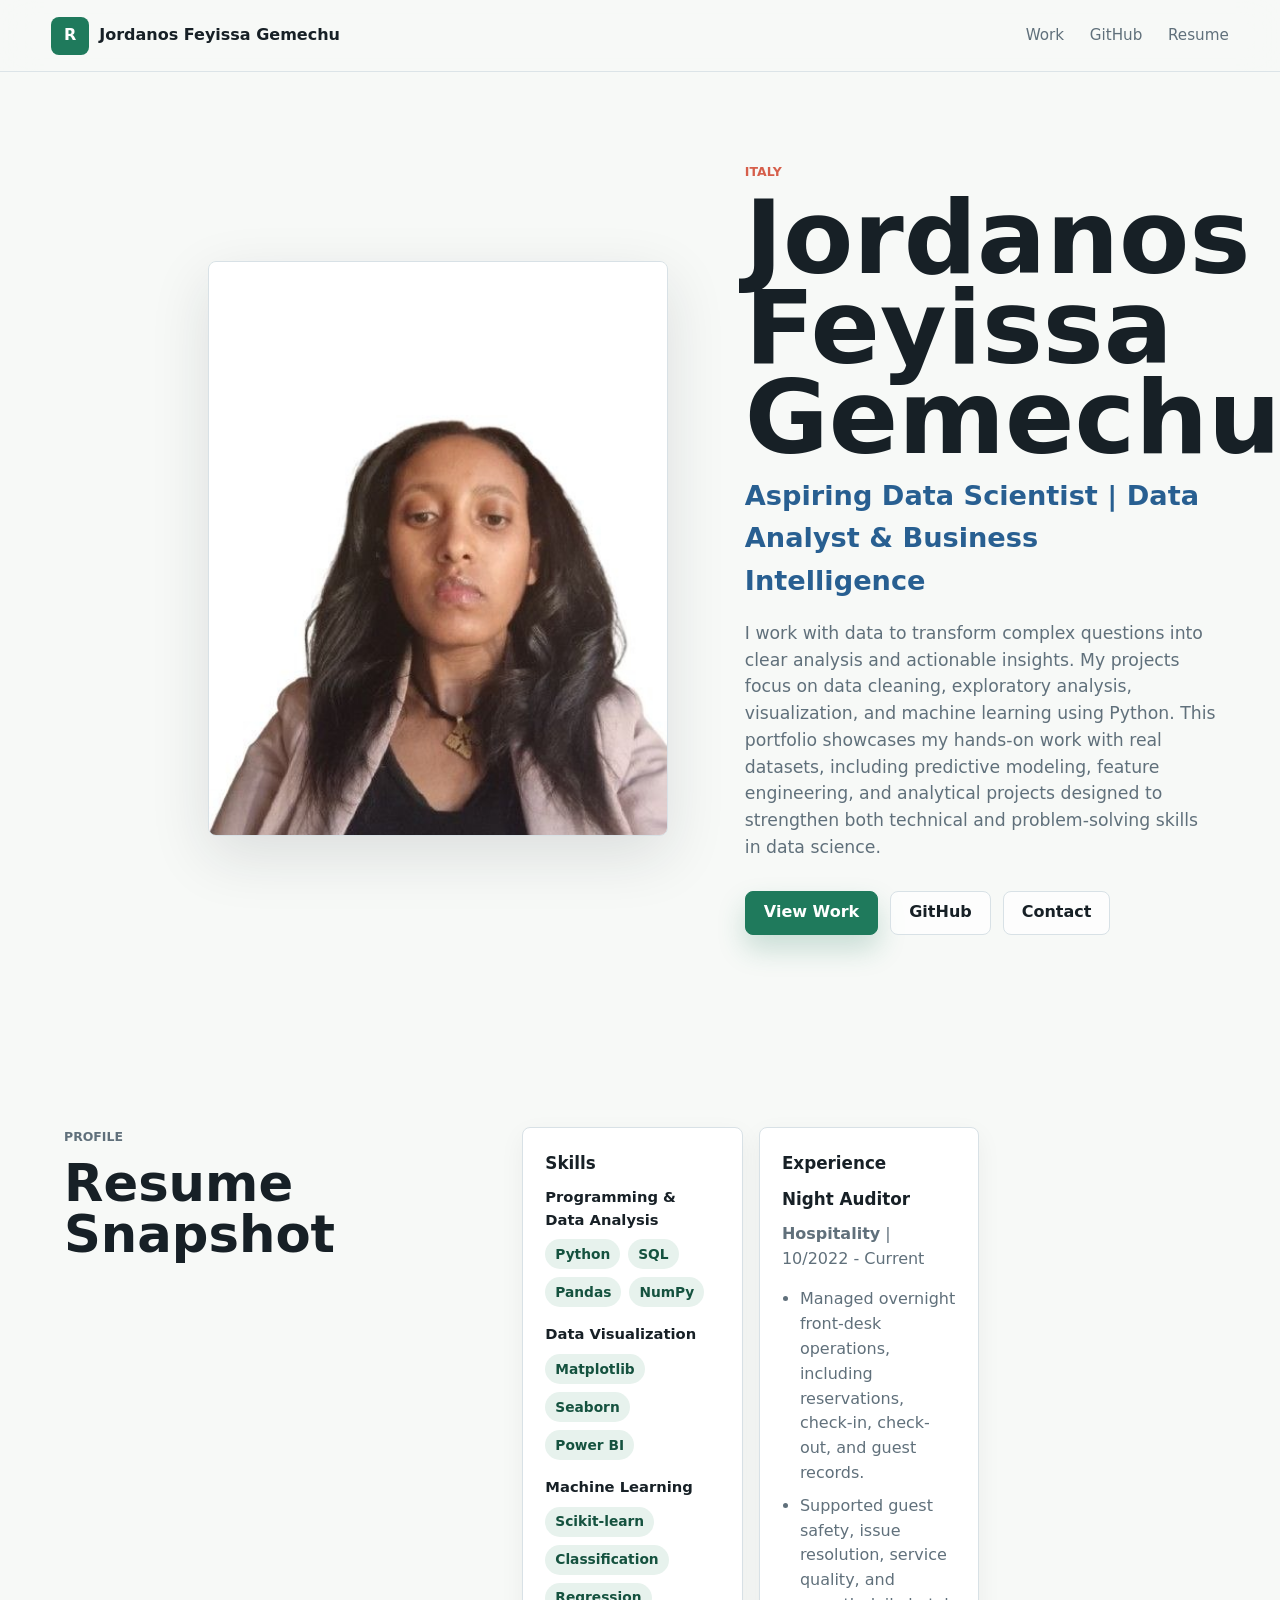
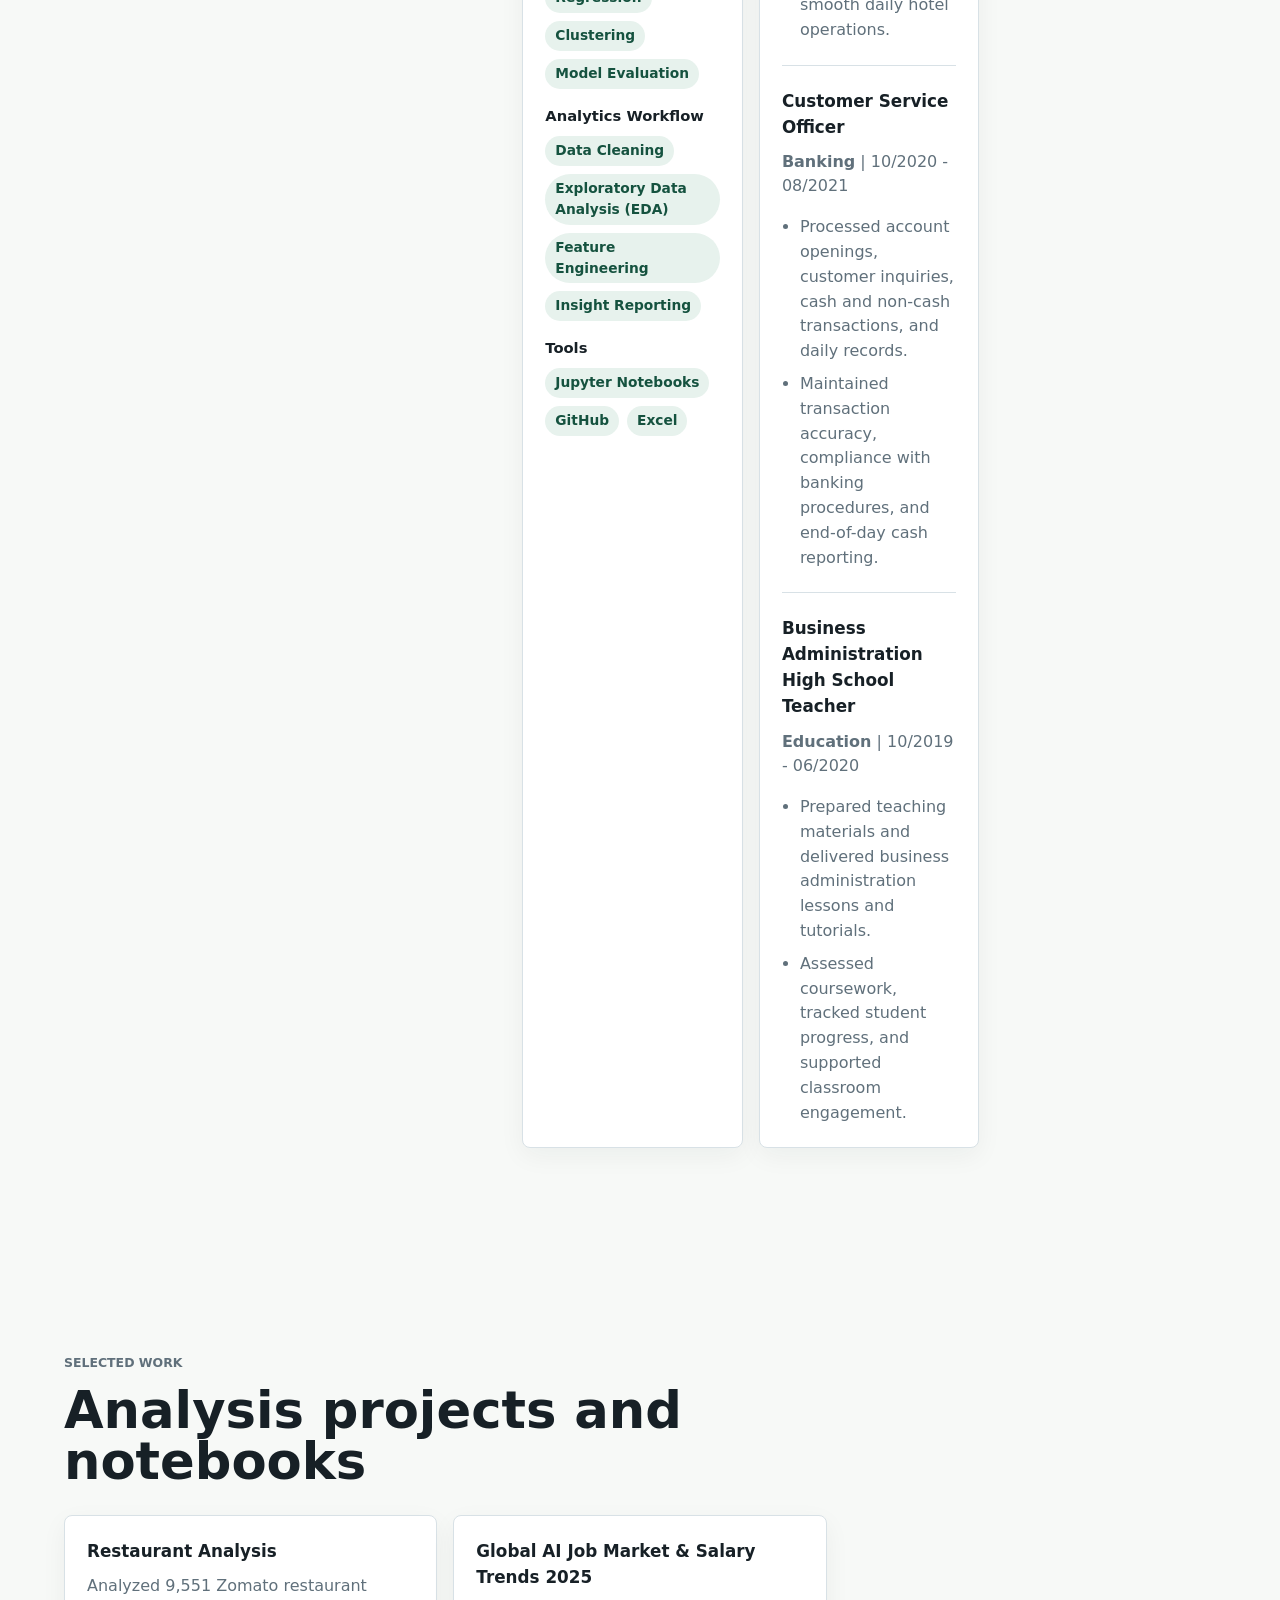
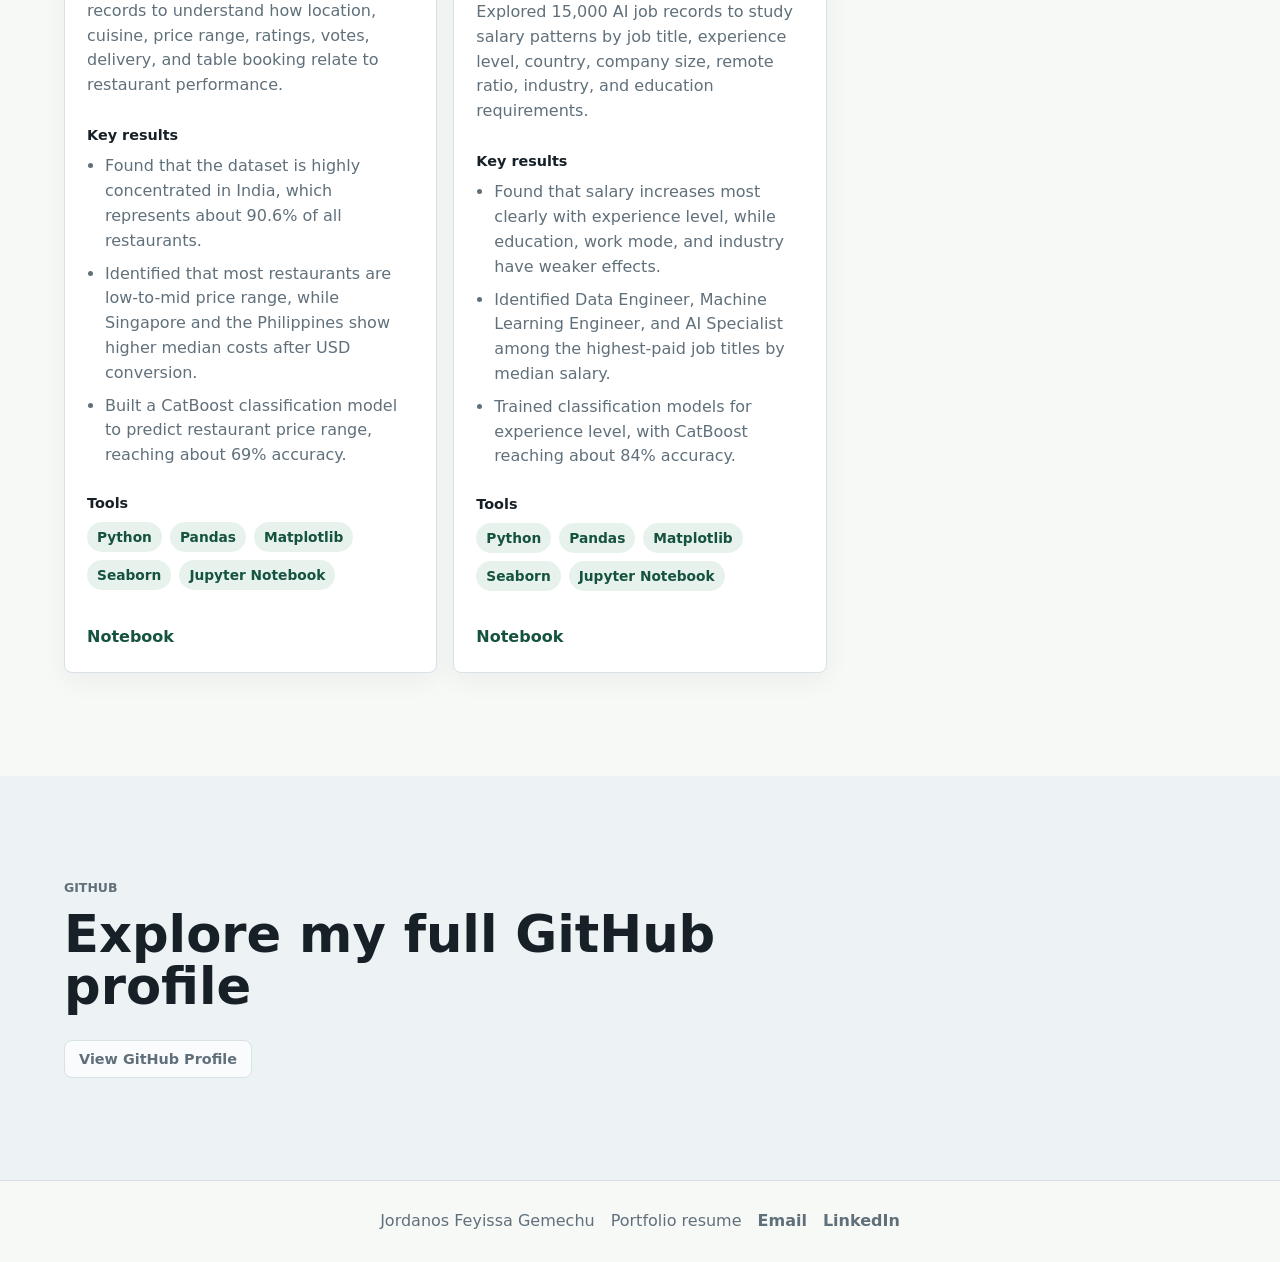
==== index.html @ c701a65c "portfolio site" ====
<!doctype html>
<html lang="en">
  <head>
    <meta charset="utf-8" />
    <meta name="viewport" content="width=device-width, initial-scale=1" />
    <title>Resume Portfolio</title>
    <meta
      name="description"
      content="Resume portfolio with GitHub projects, data analysis work, and visitor check-ins."
    />
    <link rel="stylesheet" href="styles.css" />
  </head>
  <body>
    <header class="site-header">
      <a class="brand" href="#top" aria-label="Go to top">
        <span class="brand-mark" aria-hidden="true">R</span>
        <span data-bind="name">Resume Portfolio</span>
      </a>
      <nav class="nav" aria-label="Main navigation">
        <a href="#work">Work</a>
        <a href="#github">GitHub</a>
        <a href="#resume">Resume</a>
      </nav>
    </header>

    <main id="top">
      <section class="hero">
        <div class="hero-visual">
          <div class="profile-photo">
            <img id="profilePhoto" alt="Profile photo" />
            <span id="photoFallback" data-bind="name">Your Name</span>
          </div>
        </div>
        <div class="hero-content">
          <p class="eyebrow" data-bind="location">Italy</p>
          <h1 data-bind="name">Your Name</h1>
          <p class="role" data-bind="role">Data Analyst | Python | Machine Learning</p>
          <p class="intro" data-bind="about">
            I work with data to turn messy questions into clear analysis, useful dashboards,
            and machine learning experiments.
          </p>
          <div class="hero-actions">
            <a class="button primary" href="#work">View Work</a>
            <a class="button secondary" data-bind-href="github" href="#github">GitHub</a>
            <a class="button secondary" data-bind-href="email" href="mailto:your.email@example.com">Contact</a>
          </div>
        </div>
      </section>

      <section class="section split" id="resume">
        <div>
          <p class="section-kicker">Profile</p>
          <h2>Resume Snapshot</h2>
        </div>
        <div class="summary-grid">
          <article>
            <h3>Skills</h3>
            <div class="tag-list" id="skillsList"></div>
          </article>
          <article>
            <h3>Experience</h3>
            <div id="experienceList"></div>
          </article>
        </div>
      </section>

      <section class="section" id="work">
        <div class="section-heading">
          <p class="section-kicker">Selected Work</p>
          <h2>Analysis projects and notebooks</h2>
        </div>
        <div class="project-grid" id="featuredProjects"></div>
      </section>

      <section class="section github-band" id="github">
        <div class="section-heading">
          <p class="section-kicker">GitHub</p>
          <h2>Explore my full GitHub profile</h2>
        </div>
        <div class="repo-toolbar">
          <a class="button secondary small" data-bind-href="github" href="#">View GitHub Profile</a>
        </div>
      </section>

      <section class="section split admin-only" id="visitors">
        <div>
          <p class="section-kicker">Visitors</p>
          <h2>See who checked your portfolio</h2>
        </div>
        <div class="visitor-panel">
          <form id="checkInForm" class="checkin-form">
            <label>
              Name
              <input required name="name" autocomplete="name" placeholder="Jane Smith" />
            </label>
            <label>
              Company or role
              <input name="company" autocomplete="organization" placeholder="Recruiter, hiring manager, founder" />
            </label>
            <label>
              Message
              <textarea name="message" rows="4" placeholder="Optional note"></textarea>
            </label>
            <button class="button primary" type="submit">Check In</button>
            <p class="form-note" id="formNote" role="status"></p>
          </form>
          <div>
            <h3>Recent check-ins</h3>
            <div class="visitor-list" id="visitorList"></div>
          </div>
        </div>
      </section>
    </main>

    <footer class="footer">
      <span data-bind="name">Your Name</span>
      <span>Portfolio resume</span>
      <a data-bind-href="email" href="mailto:your.email@example.com">Email</a>
      <a data-bind-href="linkedin" href="#">LinkedIn</a>
    </footer>

    <script src="config.js"></script>
    <script src="script.js"></script>
  </body>
</html>
---- styles.css ----
:root {
  --ink: #172026;
  --muted: #60707b;
  --line: #d8e1e6;
  --paper: #f7f9f7;
  --white: #ffffff;
  --green: #1f7a5c;
  --green-dark: #15523f;
  --coral: #d65f4b;
  --gold: #b9892d;
  --blue: #285f91;
  --shadow: 0 20px 60px rgba(23, 32, 38, 0.12);
}

* {
  box-sizing: border-box;
}

html {
  scroll-behavior: smooth;
}

body {
  margin: 0;
  background: var(--paper);
  color: var(--ink);
  font-family:
    Inter, ui-sans-serif, system-ui, -apple-system, BlinkMacSystemFont, "Segoe UI",
    sans-serif;
  line-height: 1.55;
}

a {
  color: inherit;
}

.site-header {
  position: sticky;
  top: 0;
  z-index: 20;
  display: flex;
  align-items: center;
  justify-content: space-between;
  gap: 24px;
  min-height: 72px;
  padding: 14px clamp(18px, 4vw, 56px);
  background: rgba(247, 249, 247, 0.9);
  border-bottom: 1px solid rgba(216, 225, 230, 0.85);
  backdrop-filter: blur(18px);
}

.brand,
.nav,
.hero-actions,
.footer,
.repo-toolbar {
  display: flex;
  align-items: center;
}

.brand {
  gap: 10px;
  font-weight: 800;
  text-decoration: none;
}

.brand-mark {
  display: grid;
  width: 38px;
  height: 38px;
  place-items: center;
  color: var(--white);
  background: var(--green);
  border-radius: 8px;
}

.nav {
  gap: clamp(12px, 2vw, 26px);
  color: var(--muted);
  font-size: 0.95rem;
}

.nav a {
  text-decoration: none;
}

.nav a:hover {
  color: var(--ink);
}

.hero {
  position: relative;
  display: grid;
  min-height: calc(100vh - 72px);
  grid-template-columns: minmax(0, 1fr) minmax(320px, 0.78fr);
  align-items: center;
  gap: clamp(28px, 6vw, 88px);
  padding: clamp(44px, 7vw, 90px) clamp(18px, 5vw, 76px);
  overflow: hidden;
}

.hero::after {
  position: absolute;
  right: 0;
  bottom: 0;
  left: 0;
  height: 84px;
  content: "";
  background: linear-gradient(180deg, rgba(247, 249, 247, 0), rgba(247, 249, 247, 1));
  pointer-events: none;
}

.hero-content {
  position: relative;
  z-index: 1;
  max-width: 760px;
}

.eyebrow,
.section-kicker {
  margin: 0 0 12px;
  color: var(--coral);
  font-size: 0.78rem;
  font-weight: 800;
  letter-spacing: 0;
  text-transform: uppercase;
}

h1,
h2,
h3,
p {
  margin-top: 0;
}

h1 {
  max-width: 11ch;
  margin-bottom: 12px;
  font-size: clamp(4rem, 8vw, 7.7rem);
  line-height: 0.88;
  letter-spacing: 0;
}

h2 {
  margin-bottom: 14px;
  font-size: clamp(2rem, 4vw, 4rem);
  line-height: 1;
  letter-spacing: 0;
}

h3 {
  margin-bottom: 10px;
  font-size: 1.05rem;
}

.role {
  margin-bottom: 18px;
  color: var(--blue);
  font-size: clamp(1.2rem, 2.2vw, 1.7rem);
  font-weight: 800;
}

.intro {
  max-width: 66ch;
  color: var(--muted);
  font-size: 1.08rem;
}

.hero-actions {
  flex-wrap: wrap;
  gap: 12px;
  margin-top: 30px;
}

.button {
  display: inline-flex;
  min-height: 44px;
  align-items: center;
  justify-content: center;
  border: 1px solid var(--line);
  border-radius: 8px;
  padding: 0 18px;
  font-weight: 800;
  text-decoration: none;
  cursor: pointer;
  transition:
    transform 160ms ease,
    box-shadow 160ms ease,
    background 160ms ease;
}

.button:hover {
  transform: translateY(-1px);
}

.button.primary {
  color: var(--white);
  background: var(--green);
  border-color: var(--green);
  box-shadow: 0 14px 28px rgba(31, 122, 92, 0.22);
}

.button.primary:hover {
  background: var(--green-dark);
}

.button.secondary {
  background: rgba(255, 255, 255, 0.72);
}

.button.small {
  min-height: 38px;
  padding: 0 14px;
  font-size: 0.9rem;
}

.hero-visual {
  position: relative;
  z-index: 1;
}

.profile-photo {
  display: grid;
  width: min(100%, 460px);
  aspect-ratio: 4 / 5;
  margin-left: auto;
  overflow: hidden;
  place-items: center;
  background: linear-gradient(135deg, #e7f2ed, #f8fbfa);
  border: 1px solid var(--line);
  border-radius: 8px;
  box-shadow: var(--shadow);
}

.profile-photo img {
  width: 100%;
  height: 100%;
  object-fit: cover;
}

.profile-photo span {
  padding: 28px;
  color: var(--green-dark);
  font-size: clamp(2rem, 4vw, 3.6rem);
  font-weight: 900;
  line-height: 1;
  text-align: center;
}

.section {
  padding: clamp(58px, 8vw, 104px) clamp(18px, 5vw, 76px);
}

.split {
  display: grid;
  grid-template-columns: minmax(220px, 0.55fr) minmax(0, 1fr);
  gap: clamp(28px, 6vw, 80px);
}

.section-heading {
  max-width: 760px;
  margin-bottom: 28px;
}

.section-heading p,
.split > div > p,
article p,
.repo-card p,
.visitor-card p {
  color: var(--muted);
}

.summary-grid,
.project-grid {
  display: grid;
  grid-template-columns: repeat(3, minmax(0, 1fr));
  gap: 16px;
}

article,
.project-card,
.visitor-panel {
  background: var(--white);
  border: 1px solid var(--line);
  border-radius: 8px;
  box-shadow: 0 8px 26px rgba(23, 32, 38, 0.05);
}

article,
.project-card {
  padding: 22px;
}

.tag-list {
  display: flex;
  flex-wrap: wrap;
  gap: 8px;
}

#skillsList {
  display: grid;
  gap: 16px;
}

.skill-group {
  display: grid;
  gap: 8px;
}

.skill-group h4 {
  margin: 0;
  color: var(--ink);
  font-size: 0.92rem;
}

.experience-item + .experience-item {
  margin-top: 22px;
  padding-top: 22px;
  border-top: 1px solid var(--line);
}

.experience-list {
  display: grid;
  gap: 8px;
  margin: 0;
  padding-left: 18px;
  color: var(--muted);
}

.tag {
  display: inline-flex;
  align-items: center;
  min-height: 30px;
  padding: 4px 10px;
  color: var(--green-dark);
  background: #e7f2ed;
  border-radius: 999px;
  font-size: 0.86rem;
  font-weight: 800;
}

.project-card {
  display: flex;
  min-height: 240px;
  flex-direction: column;
}

.card-links {
  display: flex;
  flex-wrap: wrap;
  gap: 10px;
  margin-top: auto;
  padding-top: 20px;
}

.project-tools {
  display: grid;
  gap: 8px;
  margin: 8px 0 14px;
}

.project-tools strong,
.project-results strong {
  font-size: 0.9rem;
}

.project-results {
  display: grid;
  gap: 8px;
  margin: 10px 0 16px;
}

.project-results ul {
  display: grid;
  gap: 8px;
  margin: 0;
  padding-left: 18px;
  color: var(--muted);
}

.card-links a {
  color: var(--green-dark);
  font-weight: 800;
  text-decoration: none;
}

.card-links a:hover {
  text-decoration: underline;
}

.github-band {
  background: #edf3f5;
}

.repo-toolbar {
  justify-content: flex-start;
  gap: 14px;
  margin-bottom: 0;
  color: var(--muted);
}

.visitor-panel {
  display: grid;
  grid-template-columns: minmax(260px, 0.82fr) minmax(260px, 1fr);
  gap: 24px;
  padding: 24px;
}

.checkin-form {
  display: grid;
  gap: 14px;
}

label {
  display: grid;
  gap: 7px;
  color: var(--muted);
  font-size: 0.92rem;
  font-weight: 800;
}

input,
textarea {
  width: 100%;
  border: 1px solid var(--line);
  border-radius: 8px;
  padding: 12px 13px;
  color: var(--ink);
  background: #fbfcfb;
  font: inherit;
}

textarea {
  resize: vertical;
}

input:focus,
textarea:focus {
  border-color: var(--green);
  outline: 3px solid rgba(31, 122, 92, 0.14);
}

.form-note {
  min-height: 24px;
  margin: 0;
  color: var(--green-dark);
  font-weight: 700;
}

.visitor-list {
  display: grid;
  gap: 10px;
}

.visitor-card {
  padding: 14px;
  background: #f7faf8;
  border: 1px solid var(--line);
  border-radius: 8px;
}

.visitor-card strong {
  display: block;
}

.visitor-card span {
  color: var(--muted);
  font-size: 0.88rem;
}

.admin-only[hidden] {
  display: none;
}

.footer {
  flex-wrap: wrap;
  justify-content: center;
  gap: 16px;
  padding: 28px;
  color: var(--muted);
  border-top: 1px solid var(--line);
}

.footer a {
  font-weight: 800;
  text-decoration: none;
}

@media (max-width: 900px) {
  .site-header {
    align-items: flex-start;
    flex-direction: column;
  }

  .nav {
    width: 100%;
    overflow-x: auto;
    padding-bottom: 4px;
  }

  .hero,
  .split,
  .visitor-panel {
    grid-template-columns: 1fr;
  }

  .hero {
    min-height: auto;
  }

  .hero-visual {
    order: 2;
  }

  .summary-grid,
  .project-grid {
    grid-template-columns: 1fr;
  }

  .profile-photo {
    margin: 0;
  }
}

@media (max-width: 560px) {
  h1 {
    font-size: 3.6rem;
  }

  .hero-actions .button,
  .repo-toolbar .button {
    width: 100%;
  }

  .repo-toolbar {
    align-items: stretch;
    flex-direction: column;
  }
}
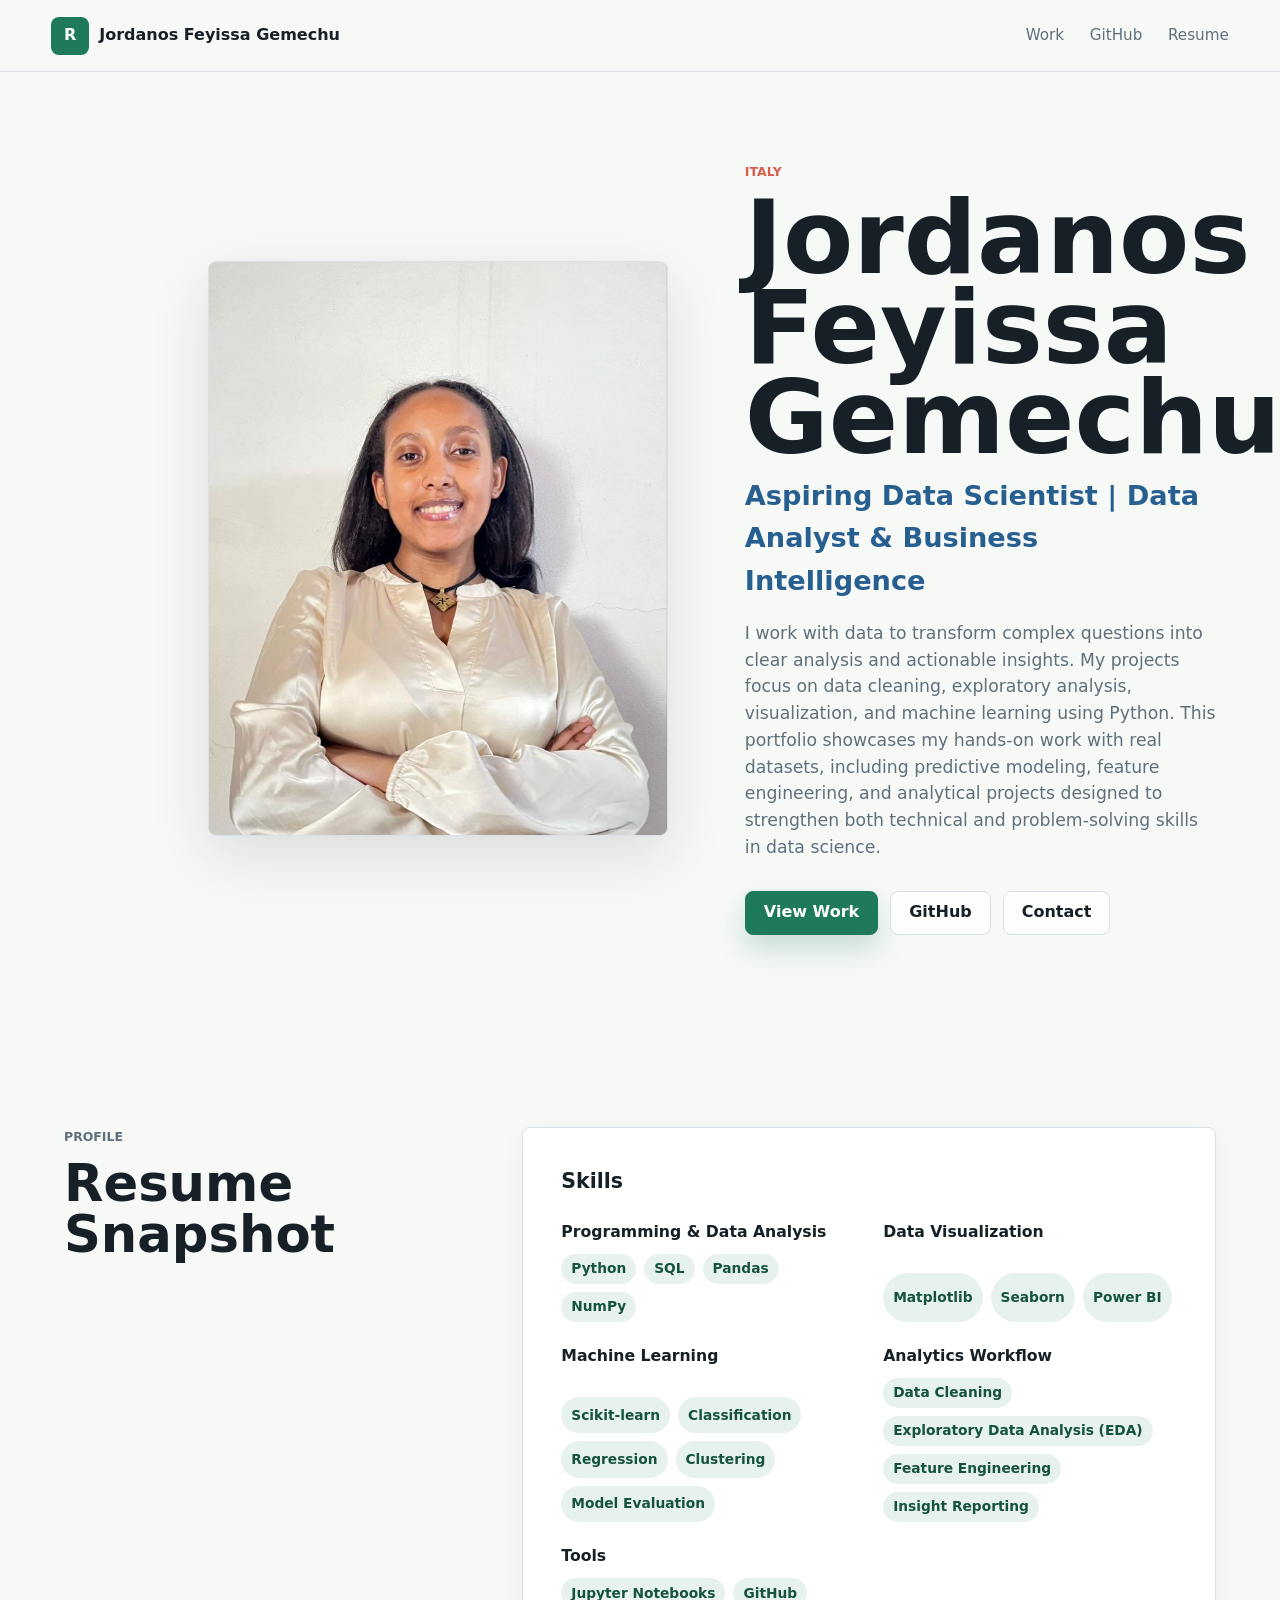
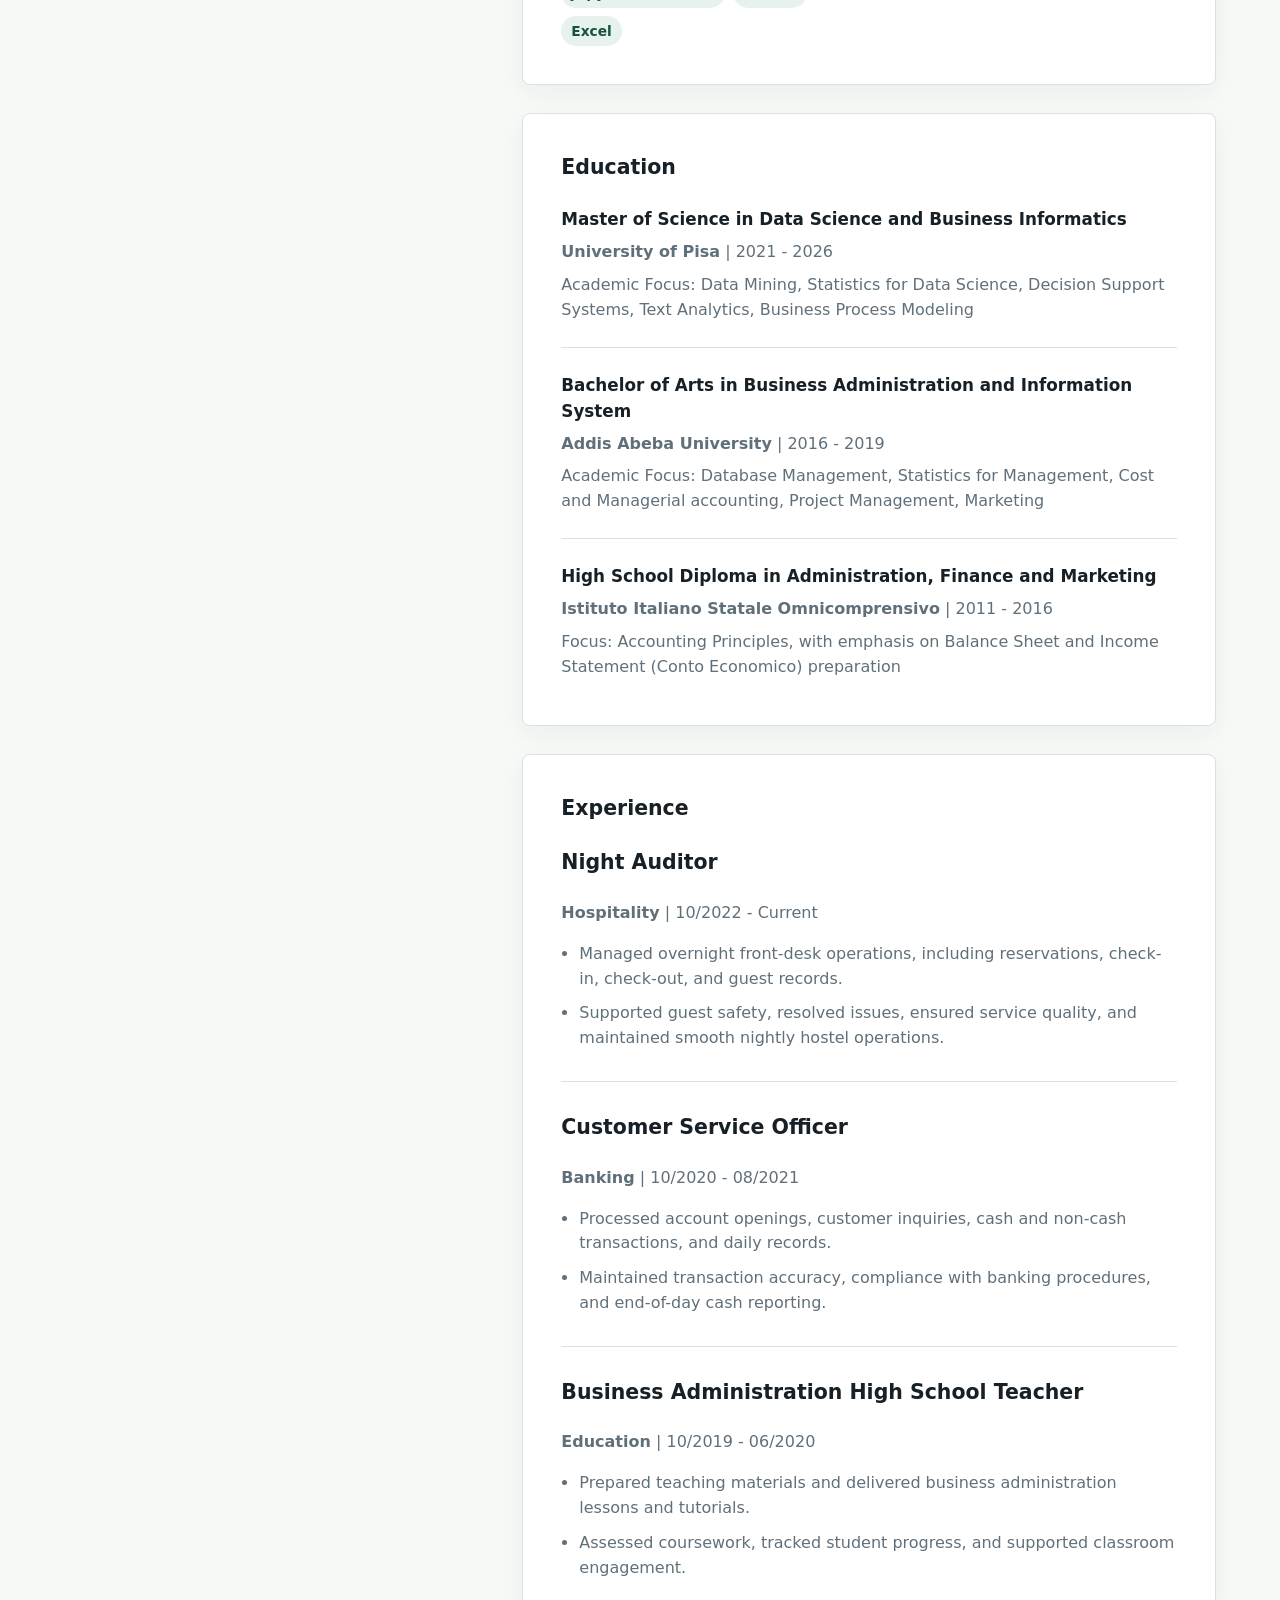
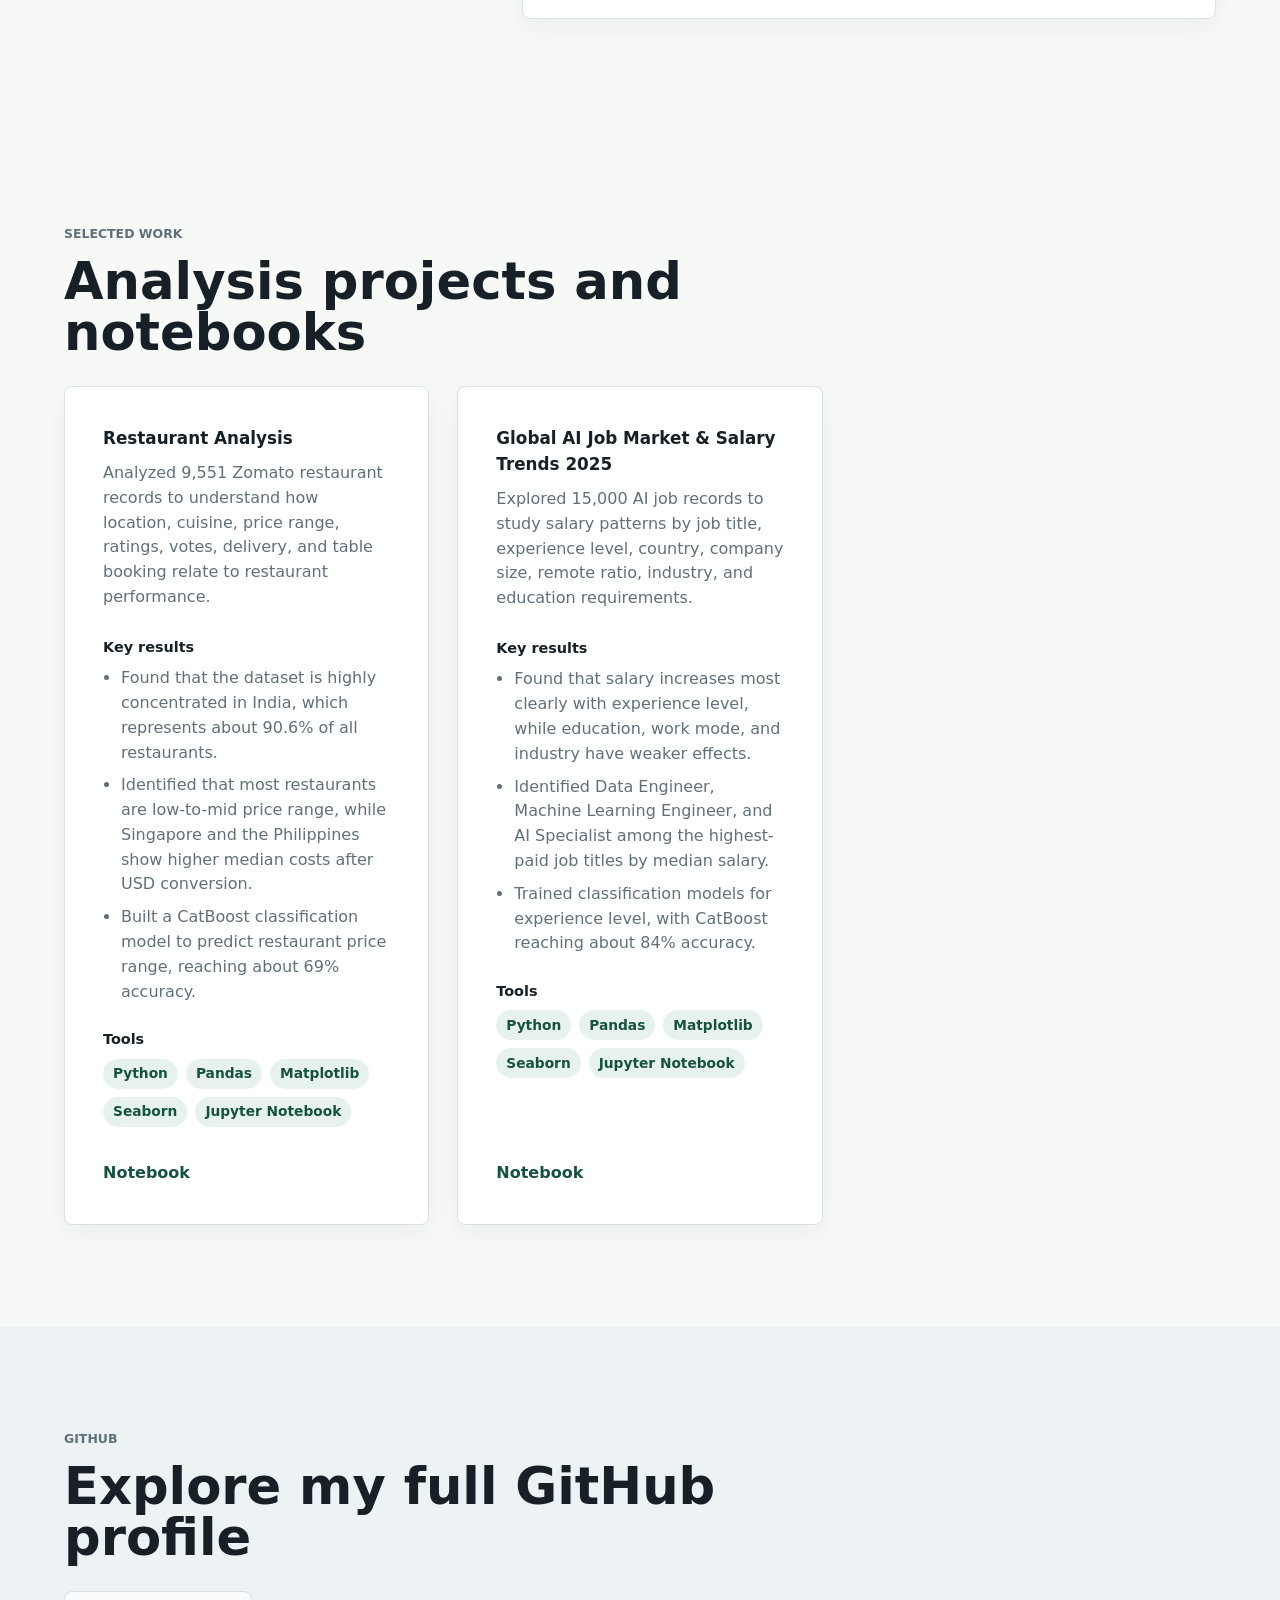
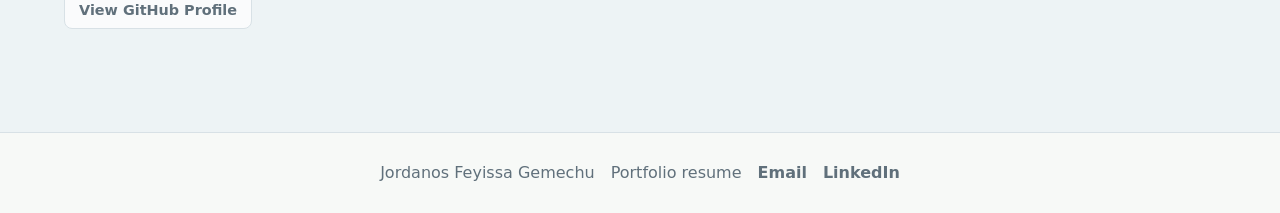
==== commit 6747bbc6: "update" ====
--- a/index.html
+++ b/index.html
@@ -52,12 +52,16 @@
           <p class="section-kicker">Profile</p>
           <h2>Resume Snapshot</h2>
         </div>
-        <div class="summary-grid">
-          <article>
+        <div class="resume-stack">
+          <article class="resume-card">
             <h3>Skills</h3>
             <div class="tag-list" id="skillsList"></div>
           </article>
-          <article>
+          <article class="resume-card">
+            <h3>Education</h3>
+            <div id="educationList"></div>
+          </article>
+          <article class="resume-card">
             <h3>Experience</h3>
             <div id="experienceList"></div>
           </article>
--- a/styles.css
+++ b/styles.css
@@ -270,14 +270,18 @@
   color: var(--muted);
 }
 
-.summary-grid,
+.resume-stack,
 .project-grid {
   display: grid;
+  gap: 28px;
+}
+
+.project-grid {
   grid-template-columns: repeat(3, minmax(0, 1fr));
-  gap: 16px;
 }
 
 article,
+.resume-card,
 .project-card,
 .visitor-panel {
   background: var(--white);
@@ -287,8 +291,14 @@
 }
 
 article,
+.resume-card,
 .project-card {
-  padding: 22px;
+  padding: clamp(24px, 4vw, 38px);
+}
+
+.resume-card h3 {
+  margin-bottom: 22px;
+  font-size: 1.28rem;
 }
 
 .tag-list {
@@ -299,31 +309,48 @@
 
 #skillsList {
   display: grid;
-  gap: 16px;
+  grid-template-columns: repeat(2, minmax(0, 1fr));
+  gap: 22px 28px;
 }
 
 .skill-group {
   display: grid;
-  gap: 8px;
+  gap: 10px;
 }
 
 .skill-group h4 {
   margin: 0;
   color: var(--ink);
-  font-size: 0.92rem;
+  font-size: 0.98rem;
 }
 
 .experience-item + .experience-item {
-  margin-top: 22px;
-  padding-top: 22px;
+  margin-top: 30px;
+  padding-top: 30px;
   border-top: 1px solid var(--line);
 }
 
 .experience-list {
   display: grid;
-  gap: 8px;
+  gap: 10px;
   margin: 0;
   padding-left: 18px;
+  color: var(--muted);
+}
+
+.education-item + .education-item {
+  margin-top: 24px;
+  padding-top: 24px;
+  border-top: 1px solid var(--line);
+}
+
+.education-item h4 {
+  margin: 0 0 8px;
+  font-size: 1.05rem;
+}
+
+.education-item p {
+  margin-bottom: 8px;
   color: var(--muted);
 }
 
@@ -512,8 +539,12 @@
     order: 2;
   }
 
-  .summary-grid,
+  .resume-stack,
   .project-grid {
+    grid-template-columns: 1fr;
+  }
+
+  #skillsList {
     grid-template-columns: 1fr;
   }
 
